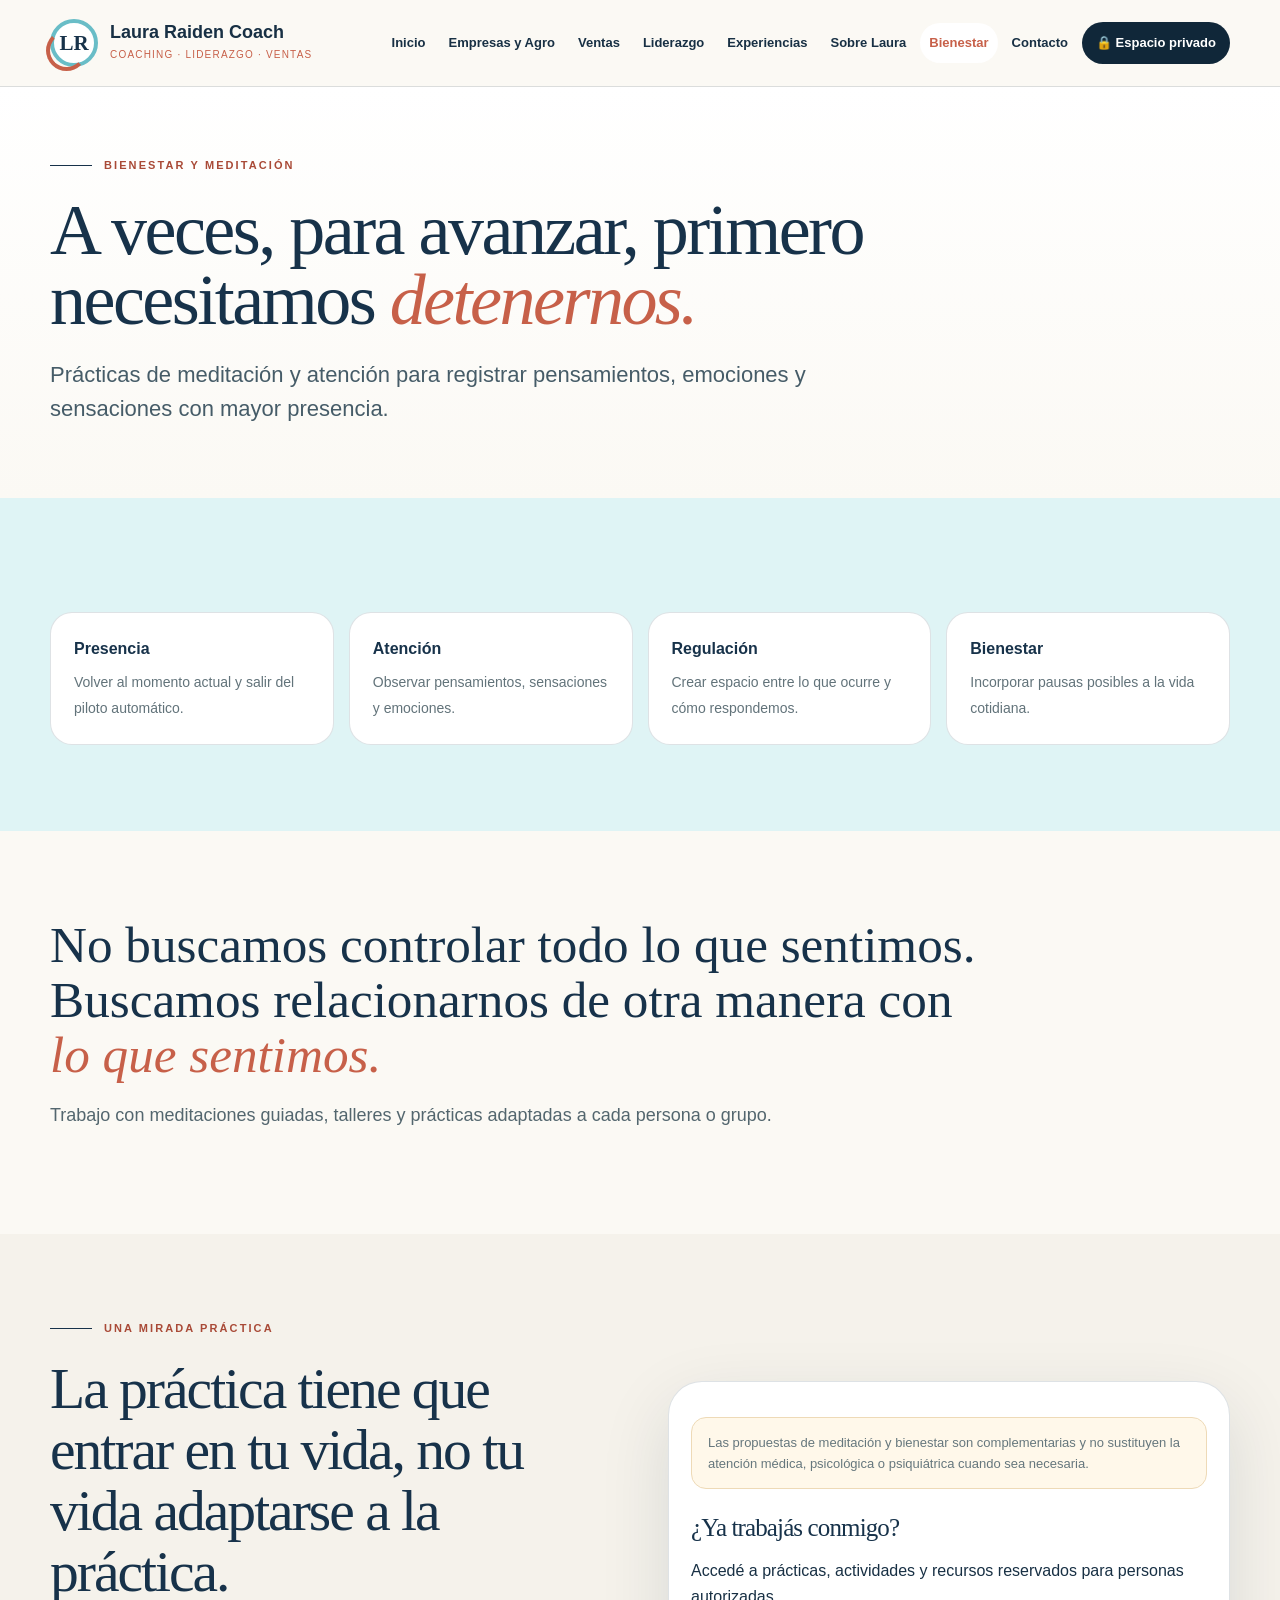
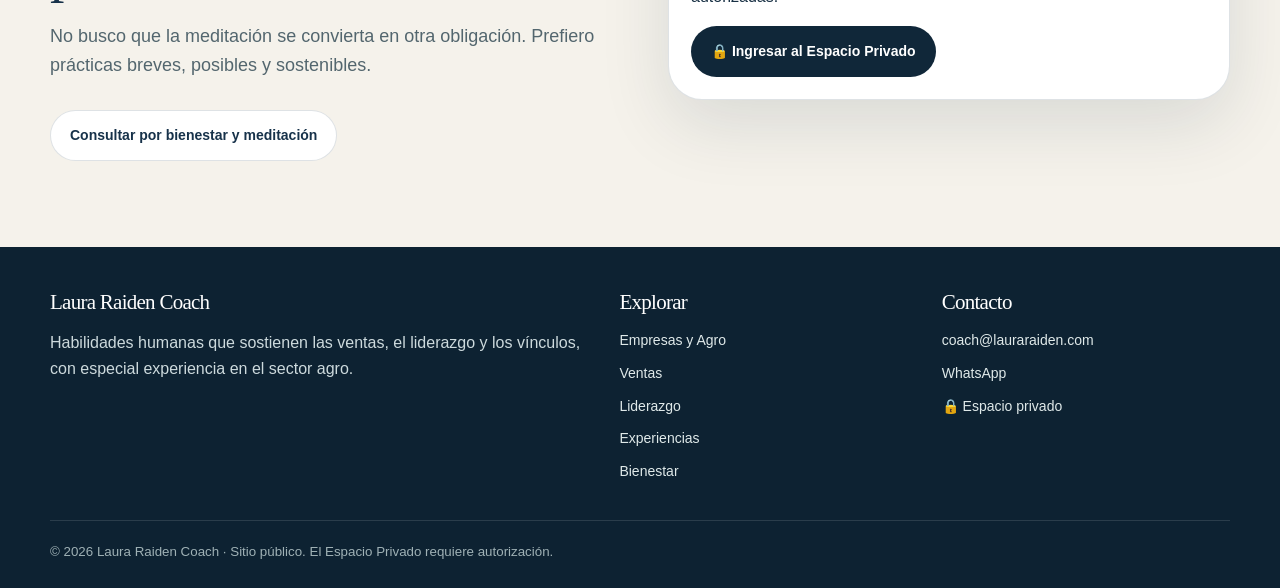
==== bienestar/index.html @ 1e0898cd "Add files via upload" ====
<!doctype html>
<html lang="es-AR">
<head>
<meta charset="utf-8">
<meta name="viewport" content="width=device-width,initial-scale=1">
<meta name="theme-color" content="#17324a">
<title>Bienestar y Meditación | Laura Raiden Coach</title>
<meta name="description" content="Prácticas de meditación, atención y bienestar para acompañar la gestión emocional, recuperar presencia y desarrollar mayor claridad.">
<meta name="robots" content="noindex,nofollow">
<link rel="canonical" href="https://www.lauraraiden.com/bienestar/">
<link rel="icon" href="../assets/favicon.svg" type="image/svg+xml">
<link rel="stylesheet" href="../assets/styles.css">
<meta property="og:type" content="website">
<meta property="og:locale" content="es_AR">
<meta property="og:site_name" content="Laura Raiden Coach">
<meta property="og:title" content="Bienestar y Meditación | Laura Raiden Coach">
<meta property="og:description" content="Prácticas de meditación, atención y bienestar para acompañar la gestión emocional, recuperar presencia y desarrollar mayor claridad.">
<meta property="og:url" content="https://www.lauraraiden.com/bienestar/">
<meta property="og:image" content="https://www.lauraraiden.com/assets/og-laura-raiden.jpg">
<meta property="og:image:width" content="1200">
<meta property="og:image:height" content="630">
<meta property="og:image:alt" content="Laura Raiden Coach · Liderazgo, Ventas y Agro">
<meta name="twitter:card" content="summary_large_image">
<script type="application/ld+json">{"@context":"https://schema.org","@graph":[{"@type":"Person","@id":"https://www.lauraraiden.com/#laura","name":"Laura Raiden","url":"https://www.lauraraiden.com","jobTitle":"Coach ontológica, capacitadora en ventas y consultora","email":"coach@lauraraiden.com","telephone":"+54 9 358 490 3227","knowsAbout":["Coaching","Liderazgo","Ventas","Comunicación","Gestión de la cultura de innovación","Sector agro"]},{"@type":"WebSite","@id":"https://www.lauraraiden.com/#website","url":"https://www.lauraraiden.com/","name":"Laura Raiden Coach","inLanguage":"es-AR"},{"@type":"WebPage","@id":"https://www.lauraraiden.com/bienestar/#webpage","url":"https://www.lauraraiden.com/bienestar/","name":"Bienestar y Meditación | Laura Raiden Coach","description":"Prácticas de meditación, atención y bienestar para acompañar la gestión emocional, recuperar presencia y desarrollar mayor claridad.","isPartOf":{"@id":"https://www.lauraraiden.com/#website"},"about":{"@id":"https://www.lauraraiden.com/#laura"},"inLanguage":"es-AR"},{"@type":"Service","name":"Bienestar y Meditación","provider":{"@id":"https://www.lauraraiden.com/#laura"},"areaServed":"Argentina"}]}</script>
</head>
<body>
<a class="skip" href="#contenido">Saltar al contenido</a>
<header class="site-header">
 <div class="wrap header-row">
  <a class="brand" href="../index.html" aria-label="Laura Raiden Coach - Inicio">
   <span class="mark"><span>LR</span></span>
   <span><strong>Laura Raiden Coach</strong><small>Coaching · Liderazgo · Ventas</small></span>
  </a>
  <button class="menu-btn" type="button" aria-label="Abrir menú" aria-expanded="false">☰</button>
  <nav class="nav" aria-label="Navegación principal"><a href="../index.html">Inicio</a><a href="../empresas-agro/index.html">Empresas y Agro</a><a href="../ventas/index.html">Ventas</a><a href="../liderazgo/index.html">Liderazgo</a><a href="../experiencias/index.html">Experiencias</a><a href="../sobre-laura/index.html">Sobre Laura</a><a href="../bienestar/index.html" aria-current="page">Bienestar</a><a href="../contacto/index.html">Contacto</a><a class="private-link" href="https://sites.google.com/lauraraiden.com/laura-raiden-privado/inicio" target="_blank" rel="noopener">🔒 Espacio privado</a></nav>
 </div>
</header>
<main id="contenido">
<section class="page-hero"><div class="wrap">
 <div class="eyebrow">Bienestar y Meditación</div>
 <h1>A veces, para avanzar, primero necesitamos <span class="em">detenernos.</span></h1>
 <p class="lead">Prácticas de meditación y atención para registrar pensamientos, emociones y sensaciones con mayor presencia.</p>
</div></section>

<section class="section section-aqua"><div class="wrap">
 <div class="service-grid">
  <div class="mini"><strong>Presencia</strong><span>Volver al momento actual y salir del piloto automático.</span></div>
  <div class="mini"><strong>Atención</strong><span>Observar pensamientos, sensaciones y emociones.</span></div>
  <div class="mini"><strong>Regulación</strong><span>Crear espacio entre lo que ocurre y cómo respondemos.</span></div>
  <div class="mini"><strong>Bienestar</strong><span>Incorporar pausas posibles a la vida cotidiana.</span></div>
 </div>
</div></section>

<section class="section"><div class="wrap">
 <p class="quote">No buscamos controlar todo lo que sentimos. Buscamos relacionarnos de otra manera con <span class="em">lo que sentimos.</span></p>
 <p class="small-lead">Trabajo con meditaciones guiadas, talleres y prácticas adaptadas a cada persona o grupo.</p>
</div></section>

<section class="section section-paper"><div class="wrap split">
 <div>
  <div class="eyebrow">Una mirada práctica</div>
  <h2>La práctica tiene que entrar en tu vida, no tu vida adaptarse a la práctica.</h2>
  <p class="small-lead">No busco que la meditación se convierta en otra obligación. Prefiero prácticas breves, posibles y sostenibles.</p>
  <div class="actions"><a class="btn btn-light" href="https://wa.me/5493584903227?text=Hola%20Laura.%20Vi%20tu%20propuesta%20de%20Bienestar%20y%20Meditaci%C3%B3n%20y%20quisiera%20hacerte%20una%20consulta." target="_blank" rel="noopener">Consultar por bienestar y meditación</a></div>
 </div>
 <div class="visual-panel">
  <p class="note">Las propuestas de meditación y bienestar son complementarias y no sustituyen la atención médica, psicológica o psiquiátrica cuando sea necesaria.</p>
  <h3 style="margin-top:25px">¿Ya trabajás conmigo?</h3>
  <p>Accedé a prácticas, actividades y recursos reservados para personas autorizadas.</p>
  <a class="btn btn-dark" href="https://sites.google.com/lauraraiden.com/laura-raiden-privado/inicio" target="_blank" rel="noopener">🔒 Ingresar al Espacio Privado</a>
 </div>
</div></section>
</main>
<footer class="footer">
 <div class="wrap">
  <div class="footer-grid">
   <div><h3>Laura Raiden Coach</h3><p>Habilidades humanas que sostienen las ventas, el liderazgo y los vínculos, con especial experiencia en el sector agro.</p></div>
   <div><h3>Explorar</h3><a href="../empresas-agro/index.html">Empresas y Agro</a><a href="../ventas/index.html">Ventas</a><a href="../liderazgo/index.html">Liderazgo</a><a href="../experiencias/index.html">Experiencias</a><a href="../bienestar/index.html">Bienestar</a></div>
   <div><h3>Contacto</h3><a href="mailto:coach@lauraraiden.com">coach@lauraraiden.com</a><a href="https://wa.me/5493584903227?text=Hola%20Laura.%20Vi%20tu%20p%C3%A1gina%20web%20y%20quisiera%20hacerte%20una%20consulta%20sobre%20tus%20servicios." target="_blank" rel="noopener">WhatsApp</a><a href="https://sites.google.com/lauraraiden.com/laura-raiden-privado/inicio" target="_blank" rel="noopener">🔒 Espacio privado</a></div>
  </div>
  <small>© 2026 Laura Raiden Coach · Sitio público. El Espacio Privado requiere autorización.</small>
 </div>
</footer>
<script src="../assets/site.js" defer></script>
</body>
</html>
---- assets/styles.css ----
:root{
 --navy:#17324a; --deep:#102739; --coral:#c76049; --coral-text:#a94a37; --coral-action:#b94b34; --aqua:#69bdc7; --aqua2:#dff4f5;
 --paper:#f5f2eb; --cream:#fbf9f4; --white:#fff; --ink:#183044; --muted:#66767a;
 --line:rgba(23,50,74,.14); --shadow:0 24px 70px rgba(16,39,57,.12);
 --radius:26px; --max:1180px;
}
*{box-sizing:border-box}
html{scroll-behavior:smooth}
body{margin:0;background:var(--cream);color:var(--ink);font-family:Arial,Helvetica,sans-serif;line-height:1.62}
img{max-width:100%;display:block}
a{color:inherit;text-decoration:none}
button{font:inherit}
.skip{position:absolute;left:-9999px}.skip:focus{left:18px;top:18px;z-index:9999;background:#fff;padding:10px 14px;border-radius:10px}
.wrap{width:min(var(--max),calc(100% - 36px));margin:auto}
.site-header{position:sticky;top:0;z-index:50;background:rgba(251,249,244,.94);backdrop-filter:blur(14px);border-bottom:1px solid var(--line)}
.header-row{height:86px;display:flex;align-items:center;justify-content:space-between;gap:24px}
.brand{display:flex;align-items:center;gap:12px;min-width:230px}
.mark{width:48px;height:48px;border:4px solid var(--aqua);border-radius:50%;display:grid;place-items:center;font:700 21px Georgia,serif;color:var(--navy);position:relative;background:#fff}
.mark:before{content:"";position:absolute;width:33px;height:33px;border:4px solid var(--coral);border-right-color:transparent;border-top-color:transparent;border-radius:50%;transform:translate(-8px,7px)}
.mark span{position:relative;z-index:2}
.brand strong{display:block;font-size:18px;line-height:1.08}.brand small{display:block;color:var(--coral);font-size:10px;letter-spacing:.12em;text-transform:uppercase;margin-top:5px}
.nav{display:flex;align-items:center;gap:5px}.nav a{font-size:13px;font-weight:700;padding:9px 9px;border-radius:999px}
.nav a:hover,.nav a[aria-current="page"]{background:#fff;color:var(--coral)}
.private-link{background:var(--deep)!important;color:#fff!important;padding:10px 14px!important}
.menu-btn{display:none;border:0;background:#fff;border-radius:14px;width:44px;height:44px;color:var(--navy);font-size:22px}
main{overflow:hidden}
.hero{padding:72px 0 52px}
.hero-grid{display:grid;grid-template-columns:1.04fr .96fr;gap:56px;align-items:center}
.eyebrow{font-weight:800;letter-spacing:.19em;text-transform:uppercase;font-size:11px;color:var(--coral-text);display:flex;align-items:center;gap:12px;margin-bottom:20px}
.eyebrow:before{content:"";width:42px;height:1px;background:var(--navy)}
h1,h2,h3,.display{font-family:Georgia,"Times New Roman",serif;color:var(--navy);font-weight:500;letter-spacing:-.035em}
h1{font-size:clamp(46px,7vw,82px);line-height:.98;margin:0 0 22px}
h2{font-size:clamp(34px,4.5vw,58px);line-height:1.06;margin:0 0 20px}
h3{font-size:25px;line-height:1.12;margin:0 0 10px}
.em{font-style:italic;color:var(--coral)}
.lead{font-size:clamp(18px,2vw,22px);line-height:1.55;color:#465c68;max-width:760px}
.small-lead{font-size:18px;color:#53666e;max-width:780px}
.actions{display:flex;gap:12px;flex-wrap:wrap;margin-top:30px}
.btn{display:inline-flex;align-items:center;justify-content:center;gap:9px;border:1px solid transparent;border-radius:999px;padding:13px 19px;font-weight:800;font-size:14px;transition:.18s ease;cursor:pointer}
.btn:hover{transform:translateY(-2px)}
.btn-dark{background:var(--deep);color:#fff}.btn-coral{background:var(--coral-action);color:#fff}.btn-light{background:#fff;border-color:var(--line);color:var(--navy)}
.hero-art{position:relative}
.hero-art img{width:100%;filter:drop-shadow(0 26px 45px rgba(16,39,57,.14))}
.hero-note{position:absolute;left:-18px;top:20%;background:#fff;padding:15px 18px;border-radius:18px;box-shadow:var(--shadow);font:600 16px Georgia,serif;color:var(--navy);max-width:210px}
.section{padding:86px 0}.section.tight{padding:62px 0}.section-paper{background:var(--paper)}.section-deep{background:var(--deep);color:#eaf4f3}.section-deep h2,.section-deep h3{color:#fff}.section-aqua{background:var(--aqua2)}
.center{text-align:center}.center .lead,.center .small-lead{margin-left:auto;margin-right:auto}
.max720{max-width:720px}.max840{max-width:840px}
.cards{display:grid;grid-template-columns:repeat(3,1fr);gap:18px;margin-top:36px}
.card{background:#fff;border:1px solid var(--line);border-radius:var(--radius);padding:27px;box-shadow:0 10px 36px rgba(16,39,57,.05)}
.card .kicker{font-size:11px;text-transform:uppercase;letter-spacing:.16em;color:var(--coral-text);font-weight:800;margin-bottom:14px}
.card p{color:#5b6b70;margin-bottom:0}.card .btn{margin-top:17px}
.card.coral-top{border-top:5px solid var(--coral)}.card.aqua-top{border-top:5px solid var(--aqua)}.card.navy-top{border-top:5px solid var(--navy)}
.quote{font:500 clamp(30px,4vw,52px)/1.08 Georgia,serif;color:var(--navy);max-width:930px;margin:0}
.quote.white{color:#fff}.quote-mark{color:var(--coral)}
.split{display:grid;grid-template-columns:1fr 1fr;gap:56px;align-items:center}
.visual-panel{background:#fff;border-radius:34px;padding:22px;box-shadow:var(--shadow);border:1px solid var(--line)}
.visual-panel.dark{background:#132d42;color:#fff}
.chips{display:flex;flex-wrap:wrap;gap:9px;margin-top:22px}.chip{background:#fff;border:1px solid var(--line);padding:8px 12px;border-radius:999px;font-size:13px;font-weight:800;color:var(--navy)}
.process{display:grid;grid-template-columns:repeat(5,1fr);gap:9px;margin-top:34px}.step{background:#fff;border-radius:20px;padding:21px 16px;border:1px solid var(--line);min-height:138px}.step b{display:block;color:var(--coral);font-size:11px;letter-spacing:.16em;margin-bottom:9px}.step strong{display:block;color:var(--navy);margin-bottom:5px}.step span{font-size:13px;color:#607178}
.service-grid{display:grid;grid-template-columns:repeat(4,1fr);gap:15px;margin-top:28px}.mini{background:#fff;padding:23px;border-radius:22px;border:1px solid var(--line)}.mini strong{display:block;color:var(--navy);margin-bottom:7px}.mini span{font-size:14px;color:#62737a}
.proof-grid{display:grid;grid-template-columns:repeat(3,1fr);gap:17px;margin-top:30px}.proof{padding:24px;border-radius:24px;background:#fff;border:1px solid var(--line)}.proof .tag{font-size:11px;letter-spacing:.16em;text-transform:uppercase;color:var(--coral-text);font-weight:800}.proof h3{font-size:22px;margin-top:10px}.proof p{color:#607078;font-size:15px}
.laura-photo{border-radius:32px;overflow:hidden;box-shadow:var(--shadow);aspect-ratio:4/5}.laura-photo img{width:100%;height:100%;object-fit:cover;object-position:50% 37%}
.credentials{font-size:15px;color:var(--coral-text);font-weight:800;line-height:1.5}
.cta-band{background:linear-gradient(115deg,var(--navy),var(--deep));border-radius:34px;padding:48px;color:#fff;display:flex;justify-content:space-between;align-items:center;gap:34px}.cta-band h2{color:#fff;margin-bottom:7px}.cta-band p{margin:0;color:#d9e8e9}
.page-hero{padding:70px 0 50px;background:linear-gradient(180deg,#fff 0%,var(--cream) 100%)}.page-hero h1{font-size:clamp(44px,6vw,72px);max-width:940px}
.list-clean{list-style:none;margin:22px 0 0;padding:0;display:grid;gap:12px}.list-clean li{position:relative;padding-left:24px;color:#52666d}.list-clean li:before{content:"";width:9px;height:9px;border-radius:50%;background:var(--aqua);position:absolute;left:0;top:.6em}
.two-formats{display:grid;grid-template-columns:1fr 1fr;gap:18px;margin-top:30px}.format{border:1px solid var(--line);background:#fff;border-radius:26px;padding:28px}.format h3{font-size:28px}.format .badge{display:inline-block;font-weight:800;font-size:11px;letter-spacing:.14em;text-transform:uppercase;color:var(--coral-text);margin-bottom:12px}
.flow{display:flex;align-items:center;gap:8px;flex-wrap:wrap;margin:26px 0}.flow span{background:#fff;border:1px solid var(--line);border-radius:999px;padding:9px 12px;font-weight:800;font-size:13px;color:var(--navy)}.flow i{color:var(--coral);font-style:normal;font-weight:900}
.contact-grid{display:grid;grid-template-columns:1.15fr .85fr;gap:28px}.contact-options{grid-template-columns:1fr 1fr}.contact-card{background:#fff;border-radius:28px;padding:32px;border:1px solid var(--line)}.contact-card a.link{color:var(--coral-text);font-weight:800}
.footer{background:#0d2232;color:#cddadd;padding:44px 0 26px}.footer-grid{display:grid;grid-template-columns:1.3fr .7fr .7fr;gap:34px}.footer h3{color:#fff;font-size:21px}.footer a{display:block;padding:5px 0;color:#dfe9e9;font-size:14px}.footer small{display:block;border-top:1px solid rgba(255,255,255,.12);margin-top:32px;padding-top:20px;color:#9fb1b5}
.note{font-size:13px;color:#66777d;background:#fff8ea;border:1px solid #eedab7;padding:14px 16px;border-radius:15px}
@media(max-width:960px){
 .nav{position:absolute;left:18px;right:18px;top:76px;background:#fff;display:none;flex-direction:column;align-items:stretch;padding:12px;border:1px solid var(--line);border-radius:20px;box-shadow:var(--shadow)}
 .nav.open{display:flex}.nav a{padding:12px 14px}.menu-btn{display:block}
 .hero-grid,.split,.contact-grid{grid-template-columns:1fr}.hero-art{max-width:650px;margin:auto}.hero-note{left:8px}
 .cards,.proof-grid{grid-template-columns:1fr}.service-grid{grid-template-columns:repeat(2,1fr)}.process{grid-template-columns:1fr 1fr}.footer-grid{grid-template-columns:1fr 1fr}
}
@media(max-width:620px){
 .wrap{width:min(100% - 26px,var(--max))}.header-row{height:74px}.brand{min-width:auto}.brand small{display:none}.brand strong{font-size:16px}.mark{width:42px;height:42px}
 .hero{padding:48px 0 38px}.section{padding:64px 0}.section.tight{padding:48px 0}
 h1{font-size:47px}.lead{font-size:18px}.actions{flex-direction:column}.btn{width:100%}
 .hero-note{position:static;margin-top:12px;max-width:none}
 .cards,.service-grid,.contact-options,.process,.two-formats,.proof-grid,.footer-grid{grid-template-columns:1fr}
 .cta-band{padding:30px;display:block}.cta-band .actions{margin-top:22px}.page-hero{padding:50px 0 32px}
}


.case-feature{display:grid;grid-template-columns:1.05fr .95fr;gap:42px;align-items:start;margin-top:34px}
.case-photo{border-radius:30px;overflow:hidden;border:1px solid var(--line);box-shadow:var(--shadow);background:#fff}
.case-photo img{width:100%;height:auto}
.case-copy{background:#fff;border:1px solid var(--line);border-radius:30px;padding:30px}
.case-label{display:inline-block;font-size:11px;font-weight:800;letter-spacing:.16em;text-transform:uppercase;color:var(--coral-text);margin-bottom:12px}
.case-meta{display:flex;gap:8px;flex-wrap:wrap;margin:18px 0}
.case-meta span{background:var(--paper);border:1px solid var(--line);border-radius:999px;padding:7px 11px;font-size:12px;font-weight:800;color:var(--navy)}
.testimonials{display:grid;grid-template-columns:repeat(2,1fr);gap:14px;margin-top:24px}
.testimonial{background:var(--paper);border-radius:20px;padding:20px;border:1px solid var(--line)}
.testimonial p{margin:0;font-family:Georgia,serif;font-size:18px;line-height:1.45;color:var(--navy)}
.testimonial small{display:block;margin-top:10px;color:#6b797d;font-size:12px}
.case-summary{background:var(--aqua2);border-radius:24px;padding:24px;margin-top:22px}
.case-summary strong{color:var(--navy)}
@media(max-width:960px){.case-feature{grid-template-columns:1fr}}
@media(max-width:620px){.testimonials{grid-template-columns:1fr}.case-copy{padding:22px}}


.manager-result{margin-top:28px;background:var(--deep);color:#fff;border-radius:28px;padding:30px}
.manager-result .case-label{color:#9ed8de}
.manager-result blockquote{margin:10px 0 16px;font:500 24px/1.45 Georgia,serif;color:#fff}
.manager-result cite{font-style:normal;font-weight:800;color:#d8e9e9}
.manager-result p{color:#dbe8ea}
.result-points{display:grid;grid-template-columns:repeat(4,1fr);gap:12px;margin-top:20px}
.result-point{background:rgba(255,255,255,.08);border:1px solid rgba(255,255,255,.13);border-radius:18px;padding:16px}
.result-point strong{display:block;color:#fff;margin-bottom:5px}
.result-point span{font-size:13px;color:#d8e4e6}
@media(max-width:900px){.result-points{grid-template-columns:1fr 1fr}}
@media(max-width:620px){.result-points{grid-template-columns:1fr}.manager-result{padding:22px}.manager-result blockquote{font-size:20px}}
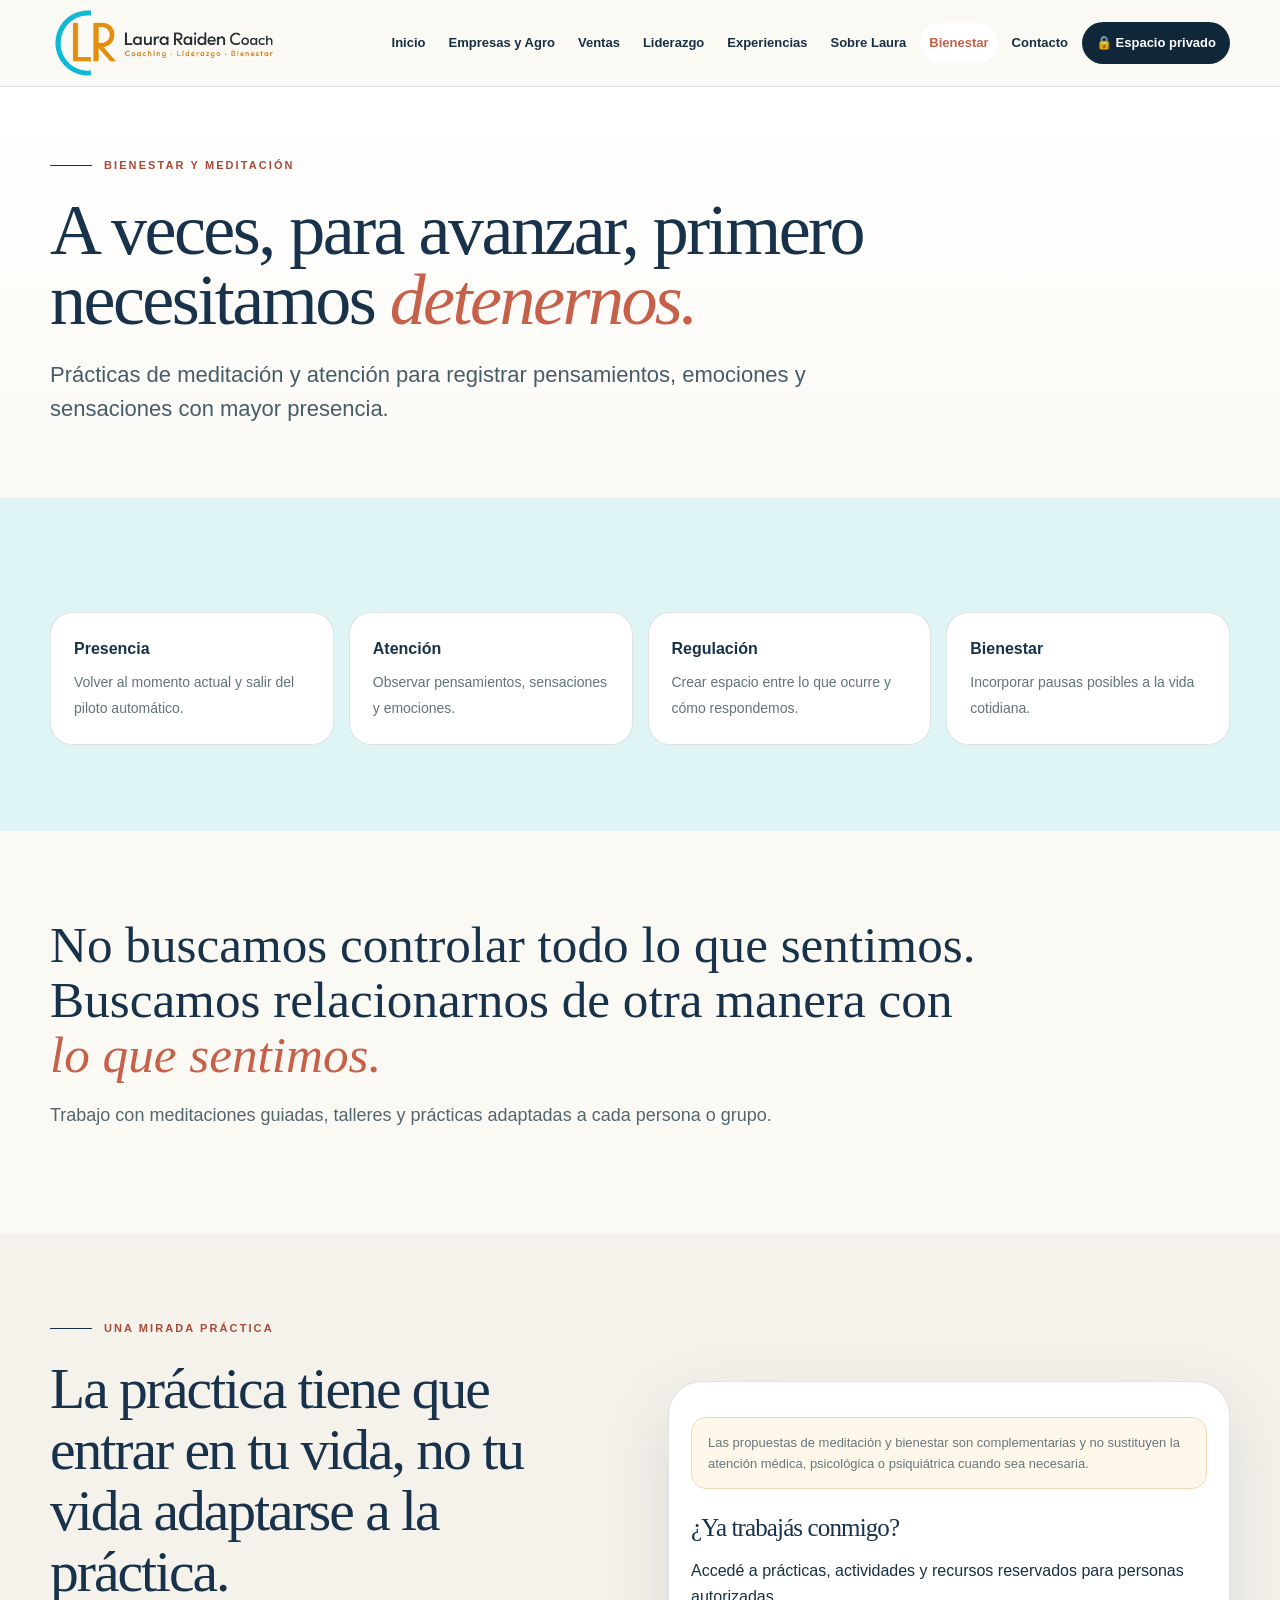
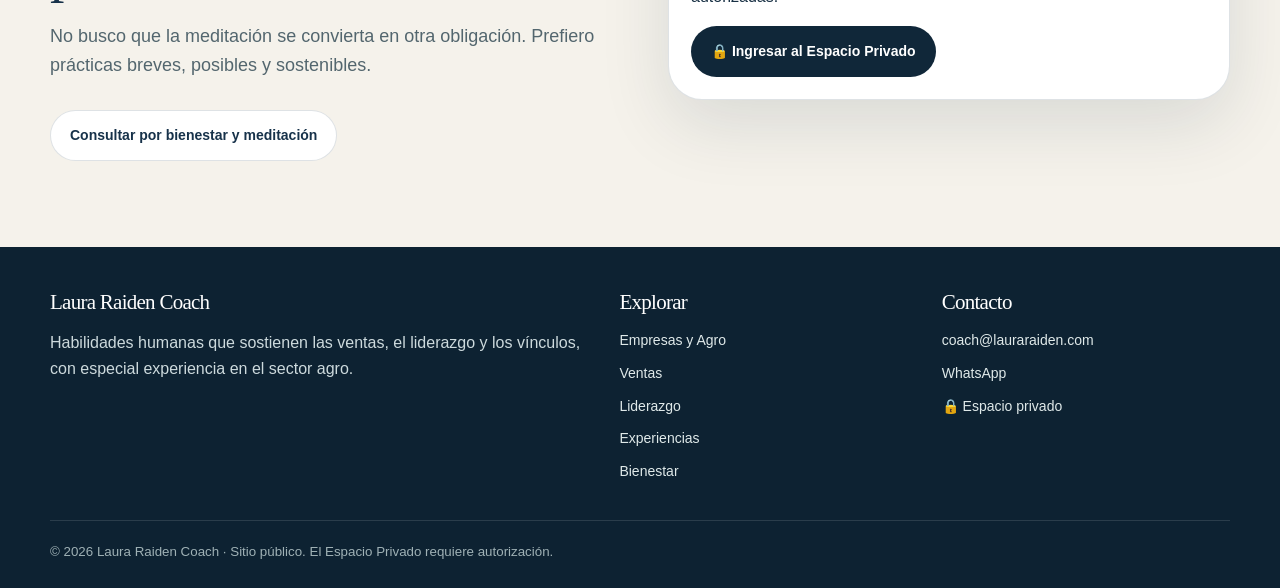
==== commit a70be7c5: "Add files via upload" ====
--- a/bienestar/index.html
+++ b/bienestar/index.html
@@ -3,12 +3,12 @@
 <head>
 <meta charset="utf-8">
 <meta name="viewport" content="width=device-width,initial-scale=1">
-<meta name="theme-color" content="#17324a">
+<meta name="theme-color" content="#223039">
 <title>Bienestar y Meditación | Laura Raiden Coach</title>
 <meta name="description" content="Prácticas de meditación, atención y bienestar para acompañar la gestión emocional, recuperar presencia y desarrollar mayor claridad.">
 <meta name="robots" content="noindex,nofollow">
 <link rel="canonical" href="https://www.lauraraiden.com/bienestar/">
-<link rel="icon" href="../assets/favicon.svg" type="image/svg+xml">
+<link rel="icon" href="../assets/favicon.png" type="image/png">
 <link rel="stylesheet" href="../assets/styles.css">
 <meta property="og:type" content="website">
 <meta property="og:locale" content="es_AR">
@@ -28,8 +28,7 @@
 <header class="site-header">
  <div class="wrap header-row">
   <a class="brand" href="../index.html" aria-label="Laura Raiden Coach - Inicio">
-   <span class="mark"><span>LR</span></span>
-   <span><strong>Laura Raiden Coach</strong><small>Coaching · Liderazgo · Ventas</small></span>
+   <img class="brand-logo" src="../assets/laura-raiden-logo-horizontal.png" width="1515" height="506" alt="Laura Raiden Coach · Coaching, Liderazgo y Bienestar">
   </a>
   <button class="menu-btn" type="button" aria-label="Abrir menú" aria-expanded="false">☰</button>
   <nav class="nav" aria-label="Navegación principal"><a href="../index.html">Inicio</a><a href="../empresas-agro/index.html">Empresas y Agro</a><a href="../ventas/index.html">Ventas</a><a href="../liderazgo/index.html">Liderazgo</a><a href="../experiencias/index.html">Experiencias</a><a href="../sobre-laura/index.html">Sobre Laura</a><a href="../bienestar/index.html" aria-current="page">Bienestar</a><a href="../contacto/index.html">Contacto</a><a class="private-link" href="https://sites.google.com/lauraraiden.com/laura-raiden-privado/inicio" target="_blank" rel="noopener">🔒 Espacio privado</a></nav>
--- a/assets/styles.css
+++ b/assets/styles.css
@@ -77,7 +77,7 @@
  .cards,.proof-grid{grid-template-columns:1fr}.service-grid{grid-template-columns:repeat(2,1fr)}.process{grid-template-columns:1fr 1fr}.footer-grid{grid-template-columns:1fr 1fr}
 }
 @media(max-width:620px){
- .wrap{width:min(100% - 26px,var(--max))}.header-row{height:74px}.brand{min-width:auto}.brand small{display:none}.brand strong{font-size:16px}.mark{width:42px;height:42px}
+ .wrap{width:min(100% - 26px,var(--max))}.header-row{height:74px}.brand{min-width:auto}.brand-logo{width:205px;max-height:66px}
  .hero{padding:48px 0 38px}.section{padding:64px 0}.section.tight{padding:48px 0}
  h1{font-size:47px}.lead{font-size:18px}.actions{flex-direction:column}.btn{width:100%}
  .hero-note{position:static;margin-top:12px;max-width:none}
@@ -114,3 +114,10 @@
 .result-point span{font-size:13px;color:#d8e4e6}
 @media(max-width:900px){.result-points{grid-template-columns:1fr 1fr}}
 @media(max-width:620px){.result-points{grid-template-columns:1fr}.manager-result{padding:22px}.manager-result blockquote{font-size:20px}}
+
+.brand{display:flex;align-items:center;min-width:260px}.brand-logo{display:block;width:260px;height:auto;max-height:76px;object-fit:contain;object-position:left center}
+
+@media(max-width:620px){
+ .brand{min-width:auto}
+ .brand-logo{width:205px;max-height:66px}
+}
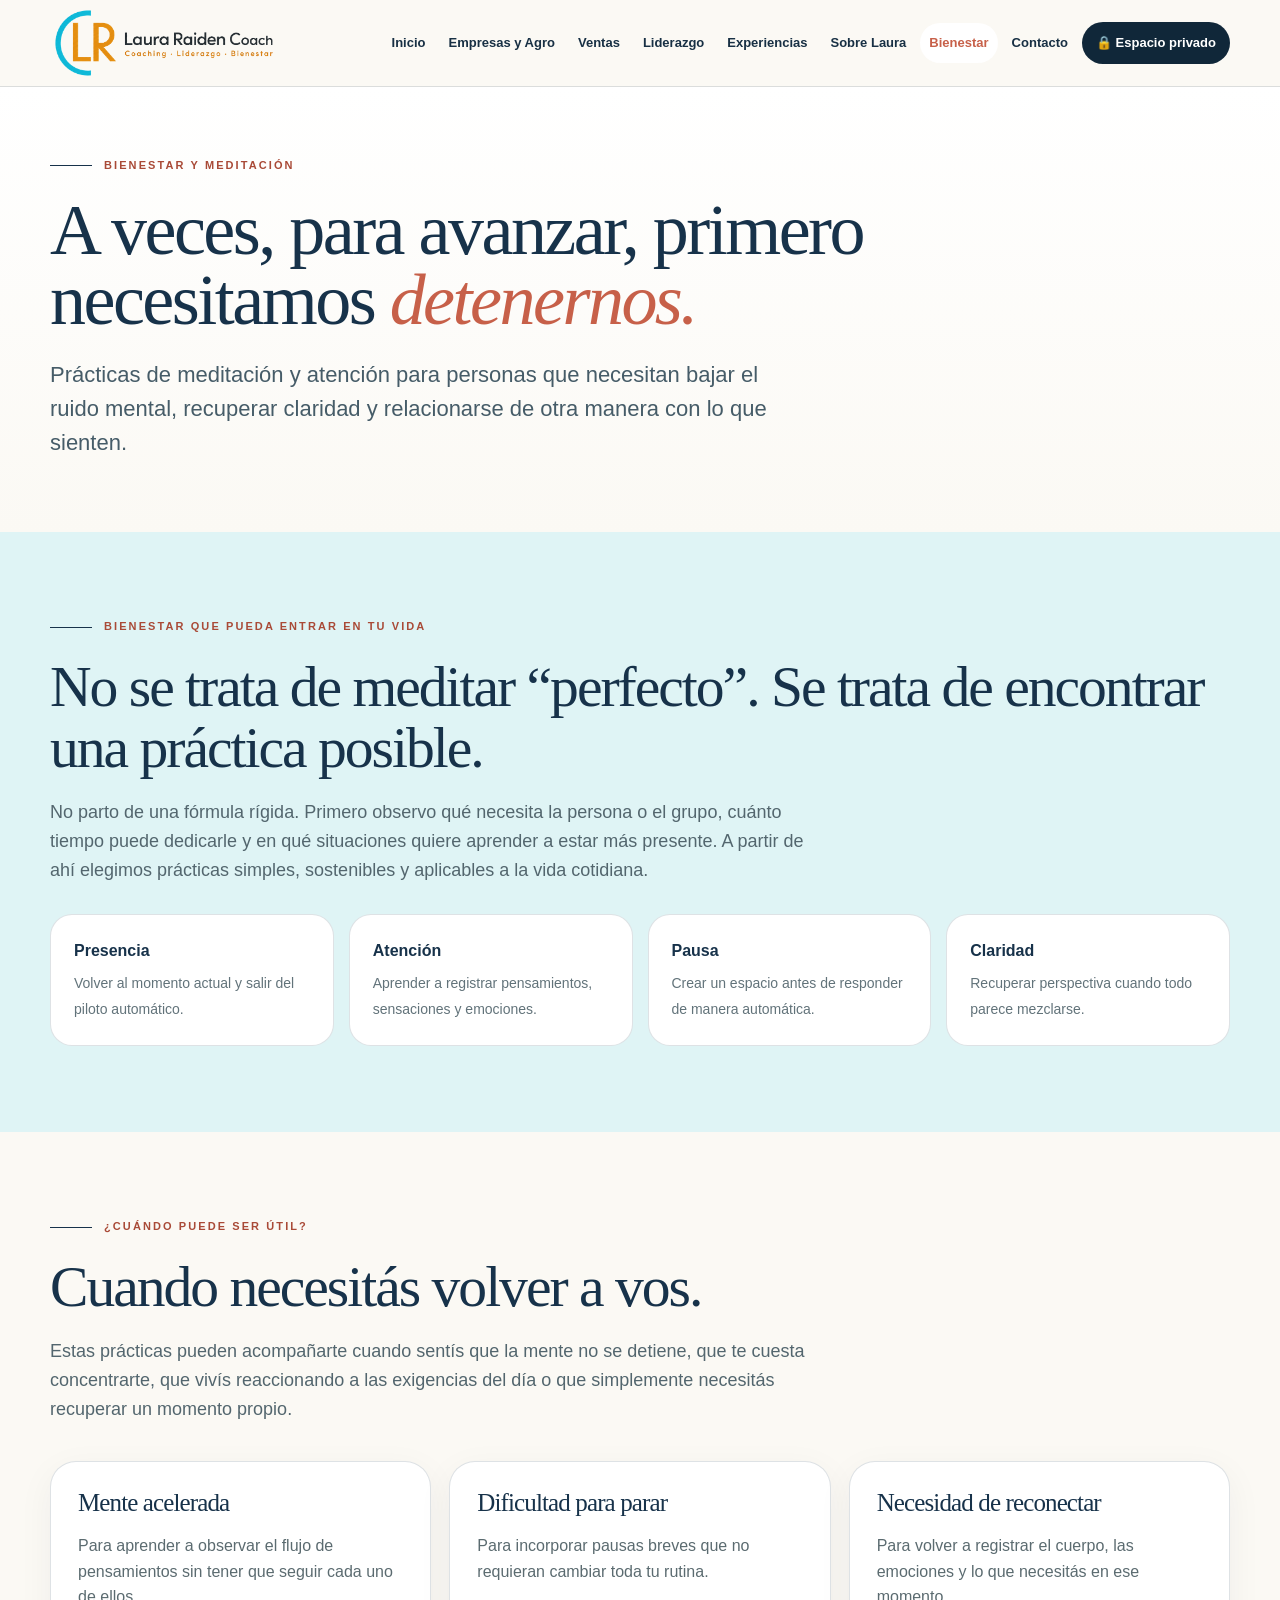
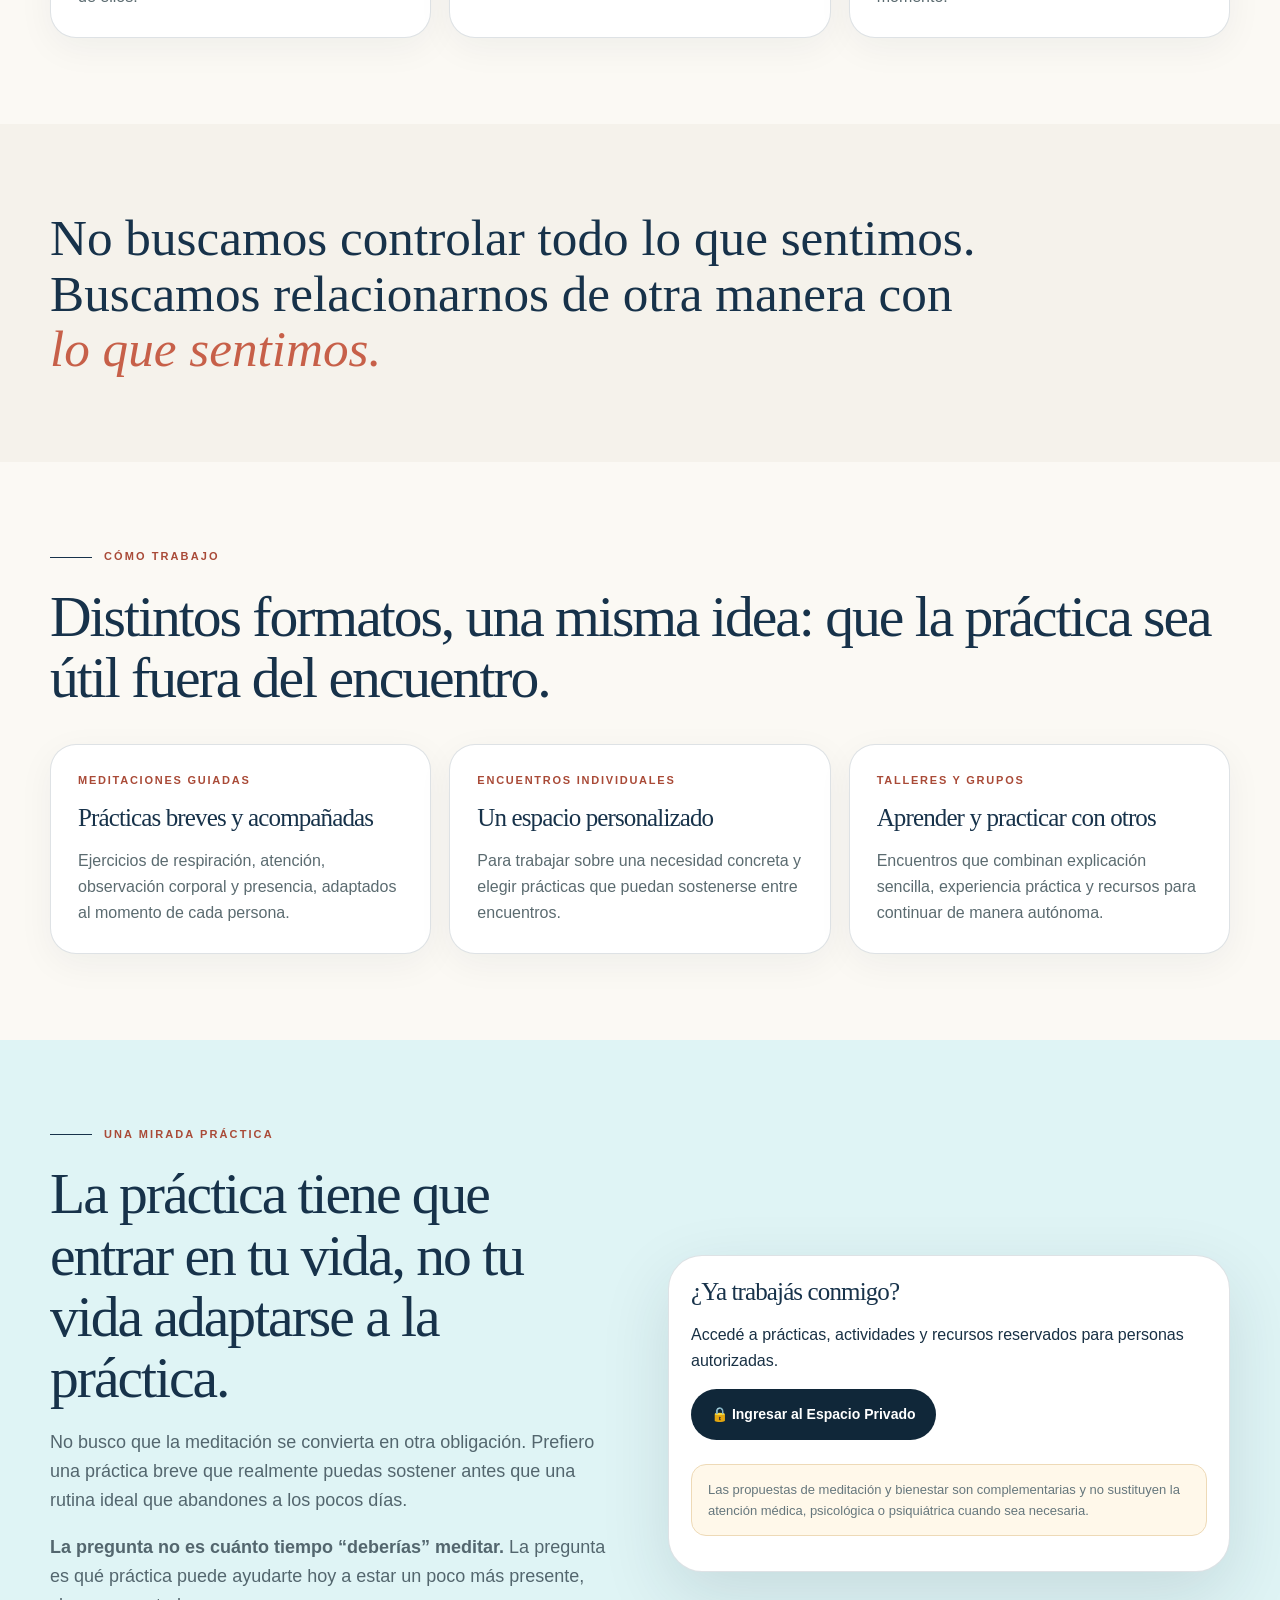
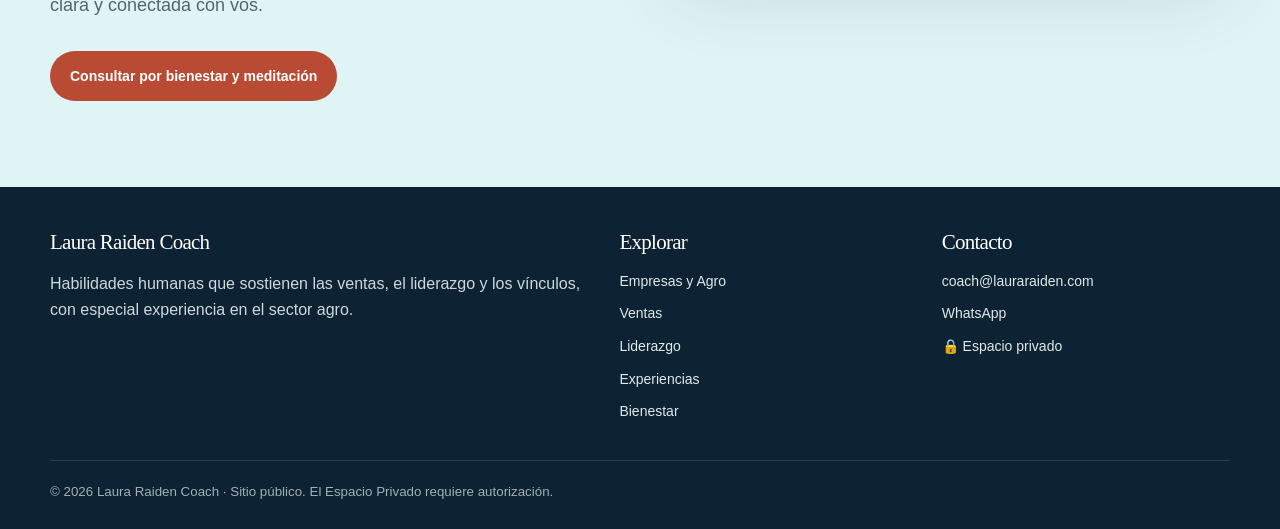
==== commit ee45aa3c: "Add files via upload" ====
--- a/bienestar/index.html
+++ b/bienestar/index.html
@@ -4,24 +4,24 @@
 <meta charset="utf-8">
 <meta name="viewport" content="width=device-width,initial-scale=1">
 <meta name="theme-color" content="#223039">
-<title>Bienestar y Meditación | Laura Raiden Coach</title>
-<meta name="description" content="Prácticas de meditación, atención y bienestar para acompañar la gestión emocional, recuperar presencia y desarrollar mayor claridad.">
-<meta name="robots" content="noindex,nofollow">
+<title>Meditación y Bienestar | Laura Raiden Coach</title>
+<meta name="description" content="Meditación y bienestar con prácticas guiadas, encuentros y talleres para recuperar presencia, atención y claridad de una manera posible y sostenible.">
+<meta name="robots" content="index,follow,max-image-preview:large">
 <link rel="canonical" href="https://www.lauraraiden.com/bienestar/">
 <link rel="icon" href="../assets/favicon.png" type="image/png">
 <link rel="stylesheet" href="../assets/styles.css">
 <meta property="og:type" content="website">
 <meta property="og:locale" content="es_AR">
 <meta property="og:site_name" content="Laura Raiden Coach">
-<meta property="og:title" content="Bienestar y Meditación | Laura Raiden Coach">
-<meta property="og:description" content="Prácticas de meditación, atención y bienestar para acompañar la gestión emocional, recuperar presencia y desarrollar mayor claridad.">
+<meta property="og:title" content="Meditación y Bienestar | Laura Raiden Coach">
+<meta property="og:description" content="Meditación y bienestar con prácticas guiadas, encuentros y talleres para recuperar presencia, atención y claridad de una manera posible y sostenible.">
 <meta property="og:url" content="https://www.lauraraiden.com/bienestar/">
 <meta property="og:image" content="https://www.lauraraiden.com/assets/og-laura-raiden.jpg">
 <meta property="og:image:width" content="1200">
 <meta property="og:image:height" content="630">
 <meta property="og:image:alt" content="Laura Raiden Coach · Liderazgo, Ventas y Agro">
 <meta name="twitter:card" content="summary_large_image">
-<script type="application/ld+json">{"@context":"https://schema.org","@graph":[{"@type":"Person","@id":"https://www.lauraraiden.com/#laura","name":"Laura Raiden","url":"https://www.lauraraiden.com","jobTitle":"Coach ontológica, capacitadora en ventas y consultora","email":"coach@lauraraiden.com","telephone":"+54 9 358 490 3227","knowsAbout":["Coaching","Liderazgo","Ventas","Comunicación","Gestión de la cultura de innovación","Sector agro"]},{"@type":"WebSite","@id":"https://www.lauraraiden.com/#website","url":"https://www.lauraraiden.com/","name":"Laura Raiden Coach","inLanguage":"es-AR"},{"@type":"WebPage","@id":"https://www.lauraraiden.com/bienestar/#webpage","url":"https://www.lauraraiden.com/bienestar/","name":"Bienestar y Meditación | Laura Raiden Coach","description":"Prácticas de meditación, atención y bienestar para acompañar la gestión emocional, recuperar presencia y desarrollar mayor claridad.","isPartOf":{"@id":"https://www.lauraraiden.com/#website"},"about":{"@id":"https://www.lauraraiden.com/#laura"},"inLanguage":"es-AR"},{"@type":"Service","name":"Bienestar y Meditación","provider":{"@id":"https://www.lauraraiden.com/#laura"},"areaServed":"Argentina"}]}</script>
+<script type="application/ld+json">{"@context":"https://schema.org","@graph":[{"@type":"Person","@id":"https://www.lauraraiden.com/#laura","name":"Laura Raiden","url":"https://www.lauraraiden.com","jobTitle":"Coach ontológica, capacitadora en ventas y consultora","email":"coach@lauraraiden.com","telephone":"+54 9 358 490 3227","knowsAbout":["Coaching","Liderazgo","Ventas","Comunicación","Gestión de la cultura de innovación","Sector agro"]},{"@type":"WebSite","@id":"https://www.lauraraiden.com/#website","url":"https://www.lauraraiden.com/","name":"Laura Raiden Coach","inLanguage":"es-AR"},{"@type":"WebPage","@id":"https://www.lauraraiden.com/bienestar/#webpage","url":"https://www.lauraraiden.com/bienestar/","name":"Meditación y Bienestar | Laura Raiden Coach","description":"Meditación y bienestar con prácticas guiadas, encuentros y talleres para recuperar presencia, atención y claridad de una manera posible y sostenible.","isPartOf":{"@id":"https://www.lauraraiden.com/#website"},"about":{"@id":"https://www.lauraraiden.com/#laura"},"inLanguage":"es-AR"},{"@type":"Service","name":"Bienestar y Meditación","provider":{"@id":"https://www.lauraraiden.com/#laura"},"areaServed":"Argentina"}]}</script>
 </head>
 <body>
 <a class="skip" href="#contenido">Saltar al contenido</a>
@@ -38,35 +38,71 @@
 <section class="page-hero"><div class="wrap">
  <div class="eyebrow">Bienestar y Meditación</div>
  <h1>A veces, para avanzar, primero necesitamos <span class="em">detenernos.</span></h1>
- <p class="lead">Prácticas de meditación y atención para registrar pensamientos, emociones y sensaciones con mayor presencia.</p>
+ <p class="lead">Prácticas de meditación y atención para personas que necesitan bajar el ruido mental, recuperar claridad y relacionarse de otra manera con lo que sienten.</p>
 </div></section>
 
 <section class="section section-aqua"><div class="wrap">
+ <div class="eyebrow">Bienestar que pueda entrar en tu vida</div>
+ <h2>No se trata de meditar “perfecto”. Se trata de encontrar una práctica posible.</h2>
+ <p class="small-lead">No parto de una fórmula rígida. Primero observo qué necesita la persona o el grupo, cuánto tiempo puede dedicarle y en qué situaciones quiere aprender a estar más presente. A partir de ahí elegimos prácticas simples, sostenibles y aplicables a la vida cotidiana.</p>
  <div class="service-grid">
   <div class="mini"><strong>Presencia</strong><span>Volver al momento actual y salir del piloto automático.</span></div>
-  <div class="mini"><strong>Atención</strong><span>Observar pensamientos, sensaciones y emociones.</span></div>
-  <div class="mini"><strong>Regulación</strong><span>Crear espacio entre lo que ocurre y cómo respondemos.</span></div>
-  <div class="mini"><strong>Bienestar</strong><span>Incorporar pausas posibles a la vida cotidiana.</span></div>
+  <div class="mini"><strong>Atención</strong><span>Aprender a registrar pensamientos, sensaciones y emociones.</span></div>
+  <div class="mini"><strong>Pausa</strong><span>Crear un espacio antes de responder de manera automática.</span></div>
+  <div class="mini"><strong>Claridad</strong><span>Recuperar perspectiva cuando todo parece mezclarse.</span></div>
  </div>
 </div></section>
 
 <section class="section"><div class="wrap">
- <p class="quote">No buscamos controlar todo lo que sentimos. Buscamos relacionarnos de otra manera con <span class="em">lo que sentimos.</span></p>
- <p class="small-lead">Trabajo con meditaciones guiadas, talleres y prácticas adaptadas a cada persona o grupo.</p>
+ <div class="eyebrow">¿Cuándo puede ser útil?</div>
+ <h2>Cuando necesitás volver a vos.</h2>
+ <p class="small-lead">Estas prácticas pueden acompañarte cuando sentís que la mente no se detiene, que te cuesta concentrarte, que vivís reaccionando a las exigencias del día o que simplemente necesitás recuperar un momento propio.</p>
+ <div class="cards">
+  <article class="card"><h3>Mente acelerada</h3><p>Para aprender a observar el flujo de pensamientos sin tener que seguir cada uno de ellos.</p></article>
+  <article class="card"><h3>Dificultad para parar</h3><p>Para incorporar pausas breves que no requieran cambiar toda tu rutina.</p></article>
+  <article class="card"><h3>Necesidad de reconectar</h3><p>Para volver a registrar el cuerpo, las emociones y lo que necesitás en ese momento.</p></article>
+ </div>
 </div></section>
 
-<section class="section section-paper"><div class="wrap split">
+<section class="section section-paper"><div class="wrap">
+ <p class="quote">No buscamos controlar todo lo que sentimos. Buscamos relacionarnos de otra manera con <span class="em">lo que sentimos.</span></p>
+</div></section>
+
+<section class="section"><div class="wrap">
+ <div class="eyebrow">Cómo trabajo</div>
+ <h2>Distintos formatos, una misma idea: que la práctica sea útil fuera del encuentro.</h2>
+ <div class="cards">
+  <article class="card">
+   <div class="kicker">Meditaciones guiadas</div>
+   <h3>Prácticas breves y acompañadas</h3>
+   <p>Ejercicios de respiración, atención, observación corporal y presencia, adaptados al momento de cada persona.</p>
+  </article>
+  <article class="card">
+   <div class="kicker">Encuentros individuales</div>
+   <h3>Un espacio personalizado</h3>
+   <p>Para trabajar sobre una necesidad concreta y elegir prácticas que puedan sostenerse entre encuentros.</p>
+  </article>
+  <article class="card">
+   <div class="kicker">Talleres y grupos</div>
+   <h3>Aprender y practicar con otros</h3>
+   <p>Encuentros que combinan explicación sencilla, experiencia práctica y recursos para continuar de manera autónoma.</p>
+  </article>
+ </div>
+</div></section>
+
+<section class="section section-aqua"><div class="wrap split">
  <div>
   <div class="eyebrow">Una mirada práctica</div>
   <h2>La práctica tiene que entrar en tu vida, no tu vida adaptarse a la práctica.</h2>
-  <p class="small-lead">No busco que la meditación se convierta en otra obligación. Prefiero prácticas breves, posibles y sostenibles.</p>
-  <div class="actions"><a class="btn btn-light" href="https://wa.me/5493584903227?text=Hola%20Laura.%20Vi%20tu%20propuesta%20de%20Bienestar%20y%20Meditaci%C3%B3n%20y%20quisiera%20hacerte%20una%20consulta." target="_blank" rel="noopener">Consultar por bienestar y meditación</a></div>
+  <p class="small-lead">No busco que la meditación se convierta en otra obligación. Prefiero una práctica breve que realmente puedas sostener antes que una rutina ideal que abandones a los pocos días.</p>
+  <p class="small-lead"><strong>La pregunta no es cuánto tiempo “deberías” meditar.</strong> La pregunta es qué práctica puede ayudarte hoy a estar un poco más presente, clara y conectada con vos.</p>
+  <div class="actions"><a class="btn btn-coral" href="https://wa.me/5493584903227?text=Hola%20Laura.%20Vi%20tu%20propuesta%20de%20Bienestar%20y%20Meditaci%C3%B3n%20y%20quisiera%20hacerte%20una%20consulta." target="_blank" rel="noopener">Consultar por bienestar y meditación</a></div>
  </div>
  <div class="visual-panel">
-  <p class="note">Las propuestas de meditación y bienestar son complementarias y no sustituyen la atención médica, psicológica o psiquiátrica cuando sea necesaria.</p>
-  <h3 style="margin-top:25px">¿Ya trabajás conmigo?</h3>
+  <h3>¿Ya trabajás conmigo?</h3>
   <p>Accedé a prácticas, actividades y recursos reservados para personas autorizadas.</p>
   <a class="btn btn-dark" href="https://sites.google.com/lauraraiden.com/laura-raiden-privado/inicio" target="_blank" rel="noopener">🔒 Ingresar al Espacio Privado</a>
+  <p class="note" style="margin-top:24px">Las propuestas de meditación y bienestar son complementarias y no sustituyen la atención médica, psicológica o psiquiátrica cuando sea necesaria.</p>
  </div>
 </div></section>
 </main>
--- a/assets/styles.css
+++ b/assets/styles.css
@@ -121,3 +121,20 @@
  .brand{min-width:auto}
  .brand-logo{width:205px;max-height:66px}
 }
+
+
+/* Producción: protección contra desbordes en móvil */
+html,body{max-width:100%;overflow-x:hidden}
+img,svg{max-width:100%}
+.wrap{min-width:0}
+.hero-grid>*,
+.split>*,
+.contact-grid>*,
+.case-feature>*{min-width:0}
+h1,h2,h3,p{overflow-wrap:break-word}
+@media(max-width:620px){
+ .header-row{gap:10px}
+ .brand-logo{width:min(190px,62vw);height:auto}
+ .hero-grid{gap:28px}
+ h1{font-size:clamp(40px,12vw,47px);line-height:1.02}
+}
